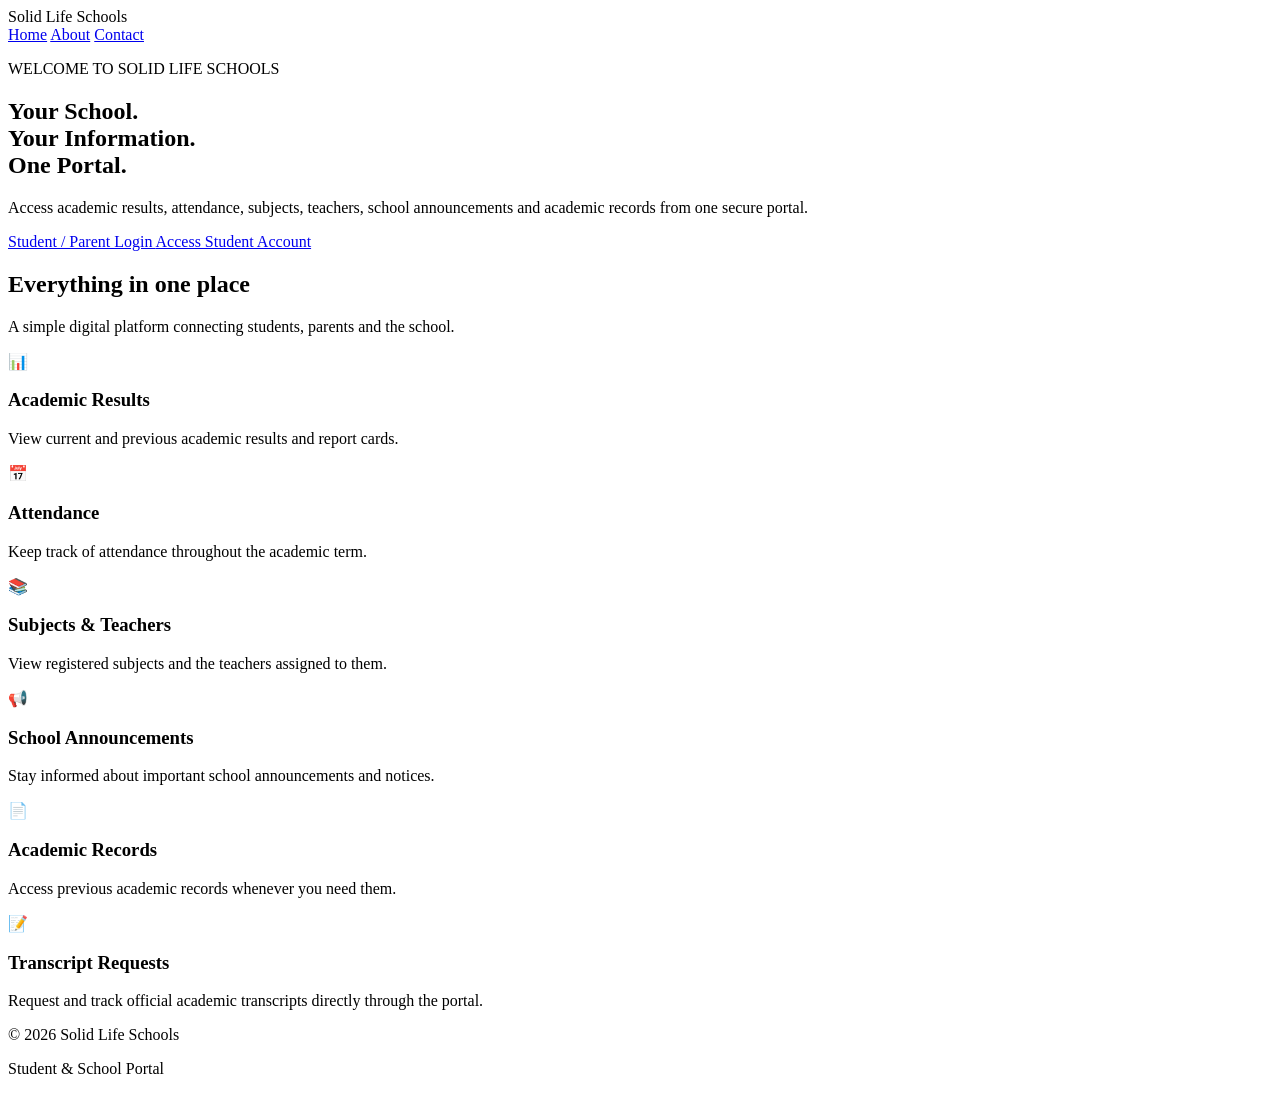
==== index.html @ 99c43257 "Create index.html" ====
<!DOCTYPE html>
<html lang="en">
<head>
    <meta charset="UTF-8">
    <meta name="viewport" content="width=device-width, initial-scale=1.0">

    <title>Solid Life Schools | Student Portal</title>

    <link rel="stylesheet" href="css/style.css">
</head>

<body>

    <!-- Header -->
    <header>
        <div class="logo">
            Solid Life Schools
        </div>

        <nav>
            <a href="index.html">Home</a>
            <a href="#">About</a>
            <a href="#">Contact</a>
        </nav>
    </header>


    <!-- Main content -->
    <main>

        <!-- Hero section -->
        <section class="hero">

            <p class="welcome">
                WELCOME TO SOLID LIFE SCHOOLS
            </p>

            <h1>
                Your School.<br>
                Your Information.<br>
                One Portal.
            </h1>

            <p class="hero-text">
                Access academic results, attendance, subjects,
                teachers, school announcements and academic records
                from one secure portal.
            </p>


            <div class="login-buttons">

                <a href="login.html" class="primary-button">
                    Student / Parent Login
                </a>

                <a href="login.html" class="secondary-button">
                    Access Student Account
                </a>

            </div>

        </section>


        <!-- Features -->
        <section class="features">

            <h2>
                Everything in one place
            </h2>

            <p class="section-intro">
                A simple digital platform connecting students,
                parents and the school.
            </p>


            <div class="feature-grid">

                <div class="feature-card">

                    <div class="icon">📊</div>

                    <h3>
                        Academic Results
                    </h3>

                    <p>
                        View current and previous academic
                        results and report cards.
                    </p>

                </div>


                <div class="feature-card">

                    <div class="icon">📅</div>

                    <h3>
                        Attendance
                    </h3>

                    <p>
                        Keep track of attendance throughout
                        the academic term.
                    </p>

                </div>


                <div class="feature-card">

                    <div class="icon">📚</div>

                    <h3>
                        Subjects & Teachers
                    </h3>

                    <p>
                        View registered subjects and the
                        teachers assigned to them.
                    </p>

                </div>


                <div class="feature-card">

                    <div class="icon">📢</div>

                    <h3>
                        School Announcements
                    </h3>

                    <p>
                        Stay informed about important
                        school announcements and notices.
                    </p>

                </div>


                <div class="feature-card">

                    <div class="icon">📄</div>

                    <h3>
                        Academic Records
                    </h3>

                    <p>
                        Access previous academic records
                        whenever you need them.
                    </p>

                </div>


                <div class="feature-card">

                    <div class="icon">📝</div>

                    <h3>
                        Transcript Requests
                    </h3>

                    <p>
                        Request and track official academic
                        transcripts directly through the portal.
                    </p>

                </div>

            </div>

        </section>

    </main>


    <!-- Footer -->
    <footer>

        <p>
            © 2026 Solid Life Schools
        </p>

        <p>
            Student & School Portal
        </p>

    </footer>

</body>
</html>
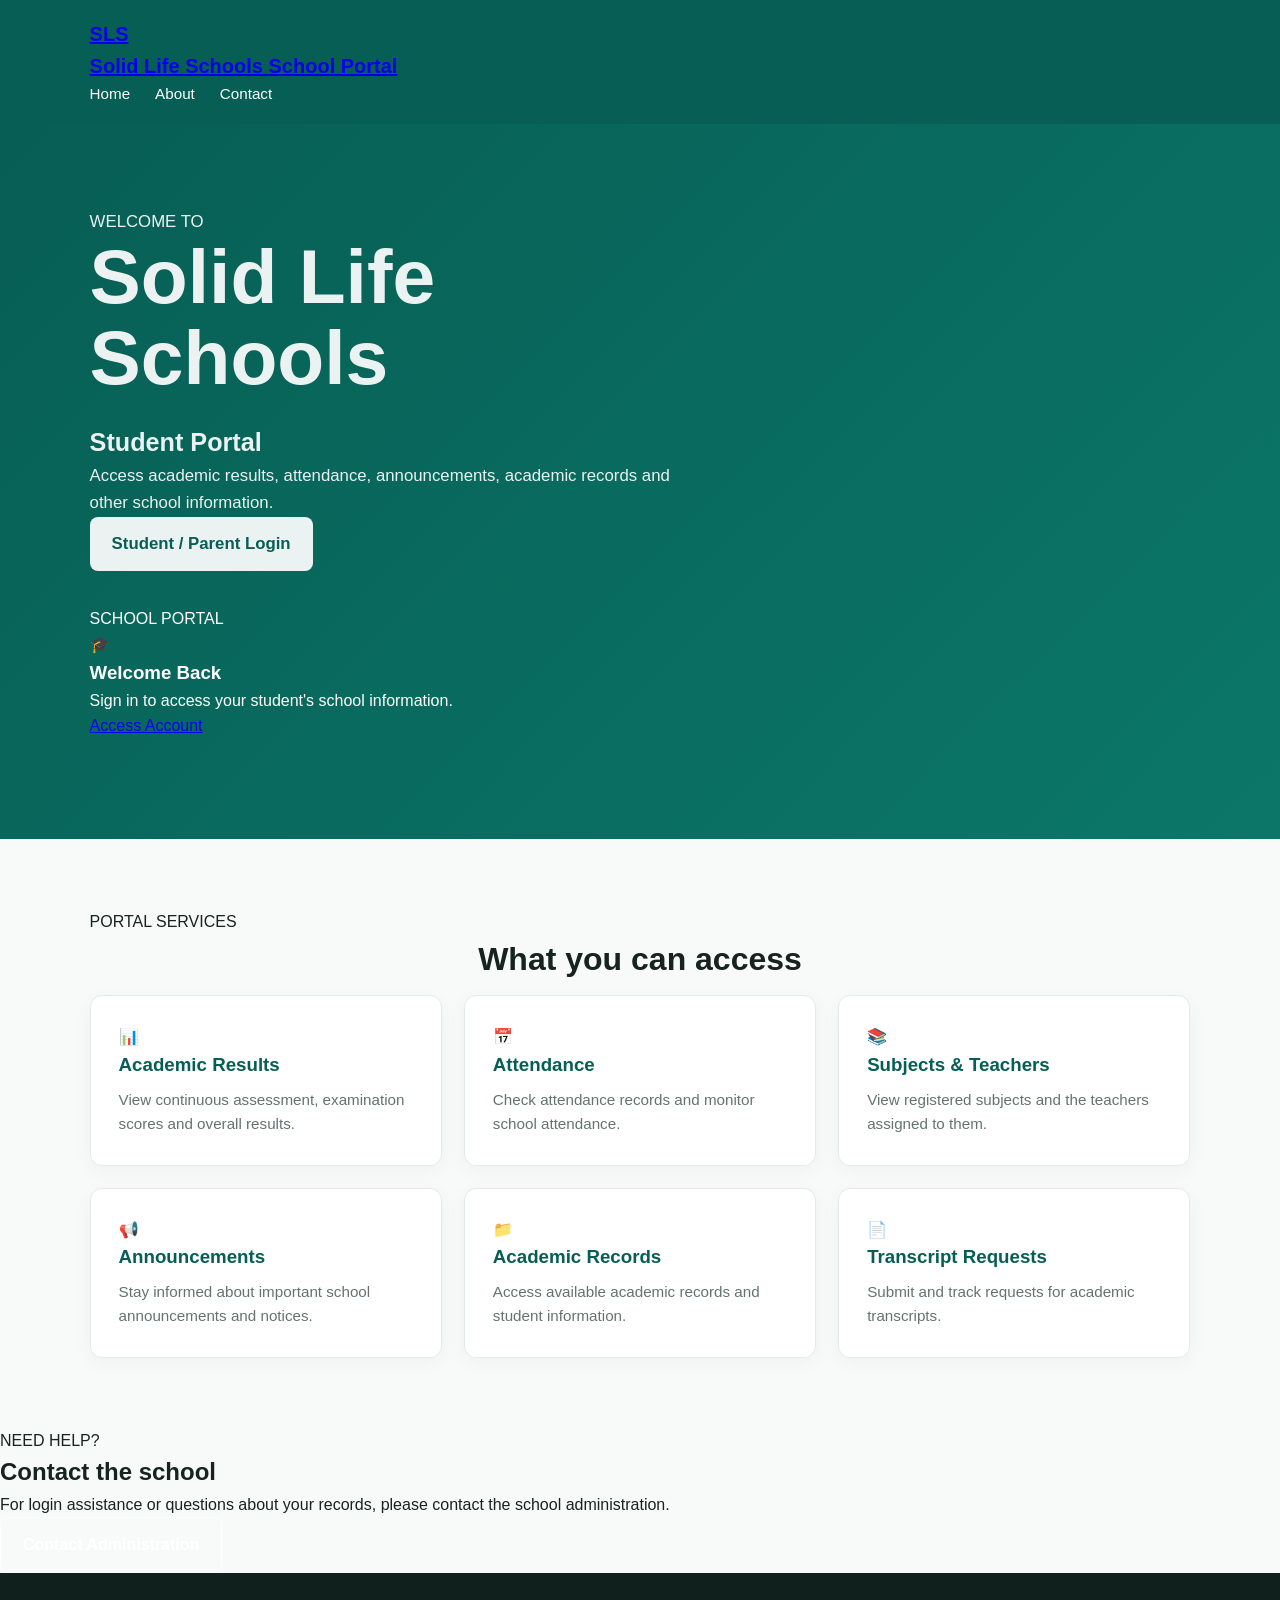
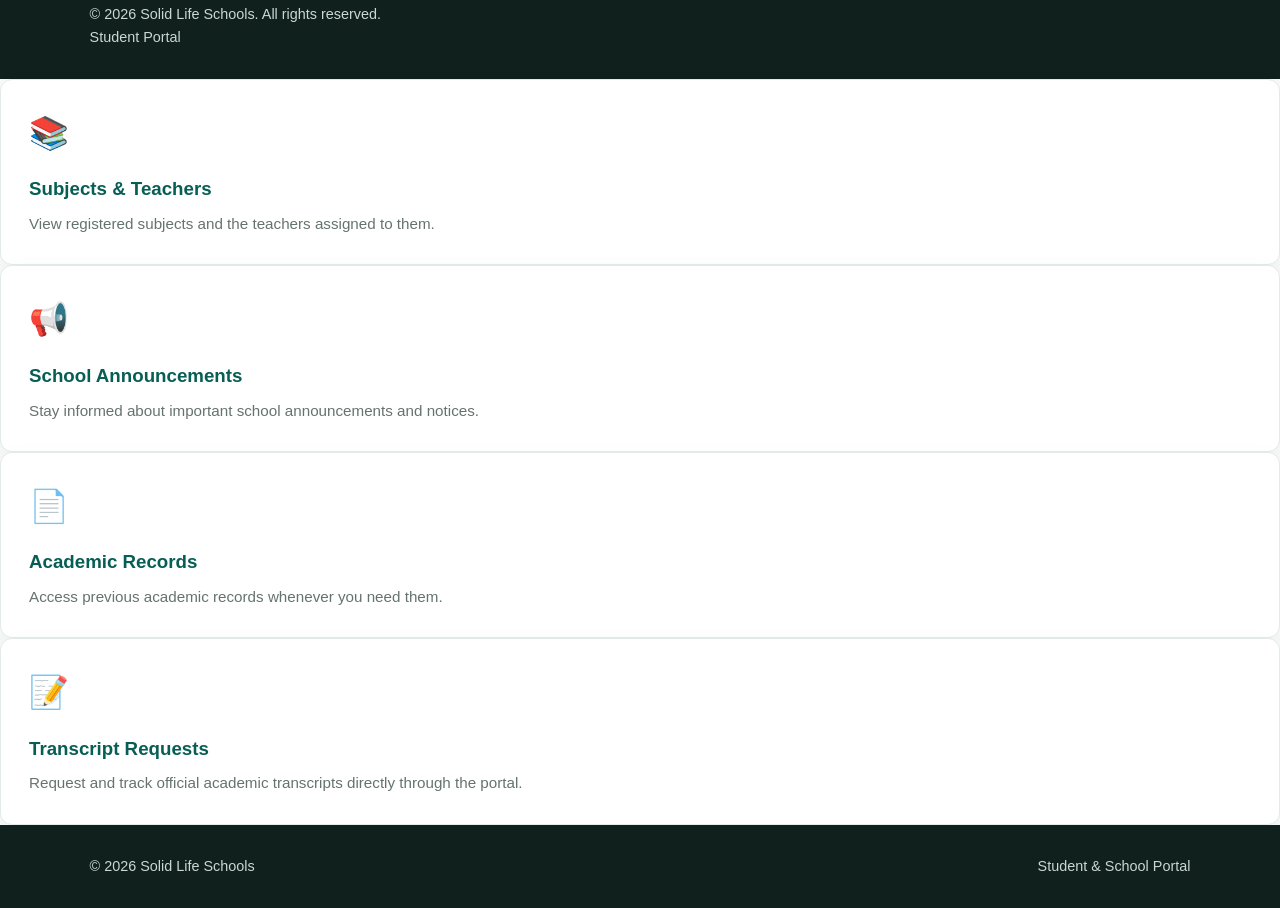
==== commit 556ac65d: "Update index.html" ====
--- a/index.html
+++ b/index.html
@@ -3,111 +3,167 @@
 <head>
     <meta charset="UTF-8">
     <meta name="viewport" content="width=device-width, initial-scale=1.0">
-
-    <title>Solid Life Schools | Student Portal</title>
-
+    <title>Solid Life Schools | School Portal</title>
     <link rel="stylesheet" href="css/style.css">
 </head>
 
 <body>
 
     <!-- Header -->
-    <header>
-        <div class="logo">
-            Solid Life Schools
+    <header class="header">
+        <div class="container nav-container">
+
+            <a href="index.html" class="logo">
+                <div class="logo-mark">SLS</div>
+                <div class="logo-text">
+                    <strong>Solid Life Schools</strong>
+                    <span>School Portal</span>
+                </div>
+            </a>
+
+            <nav class="nav">
+                <a href="index.html" class="active">Home</a>
+                <a href="#about">About</a>
+                <a href="#contact">Contact</a>
+            </nav>
+
         </div>
-
-        <nav>
-            <a href="index.html">Home</a>
-            <a href="#">About</a>
-            <a href="#">Contact</a>
-        </nav>
     </header>
 
 
-    <!-- Main content -->
+    <!-- Main -->
     <main>
 
-        <!-- Hero section -->
+        <!-- Hero -->
         <section class="hero">
-
-            <p class="welcome">
-                WELCOME TO SOLID LIFE SCHOOLS
-            </p>
-
-            <h1>
-                Your School.<br>
-                Your Information.<br>
-                One Portal.
-            </h1>
-
-            <p class="hero-text">
-                Access academic results, attendance, subjects,
-                teachers, school announcements and academic records
-                from one secure portal.
-            </p>
-
-
-            <div class="login-buttons">
-
-                <a href="login.html" class="primary-button">
-                    Student / Parent Login
+            <div class="container hero-content">
+
+                <div class="hero-text">
+                    <p class="welcome-text">WELCOME TO</p>
+
+                    <h1>Solid Life Schools</h1>
+
+                    <h2>Student Portal</h2>
+
+                    <p class="hero-description">
+                        Access academic results, attendance, announcements,
+                        academic records and other school information.
+                    </p>
+
+                    <a href="login.html" class="primary-button">
+                        Student / Parent Login
+                    </a>
+                </div>
+
+                <div class="hero-panel">
+                    <div class="panel-top">
+                        <span class="panel-label">SCHOOL PORTAL</span>
+                        <span class="status-dot"></span>
+                    </div>
+
+                    <div class="panel-icon">🎓</div>
+
+                    <h3>Welcome Back</h3>
+
+                    <p>
+                        Sign in to access your student's school information.
+                    </p>
+
+                    <a href="login.html" class="panel-button">
+                        Access Account
+                    </a>
+                </div>
+
+            </div>
+        </section>
+
+
+        <!-- Portal Features -->
+        <section class="features" id="about">
+            <div class="container">
+
+                <div class="section-heading">
+                    <p class="section-label">PORTAL SERVICES</p>
+                    <h2>What you can access</h2>
+                </div>
+
+                <div class="feature-grid">
+
+                    <div class="feature-card">
+                        <div class="feature-icon">📊</div>
+                        <h3>Academic Results</h3>
+                        <p>View continuous assessment, examination scores and overall results.</p>
+                    </div>
+
+                    <div class="feature-card">
+                        <div class="feature-icon">📅</div>
+                        <h3>Attendance</h3>
+                        <p>Check attendance records and monitor school attendance.</p>
+                    </div>
+
+                    <div class="feature-card">
+                        <div class="feature-icon">📚</div>
+                        <h3>Subjects & Teachers</h3>
+                        <p>View registered subjects and the teachers assigned to them.</p>
+                    </div>
+
+                    <div class="feature-card">
+                        <div class="feature-icon">📢</div>
+                        <h3>Announcements</h3>
+                        <p>Stay informed about important school announcements and notices.</p>
+                    </div>
+
+                    <div class="feature-card">
+                        <div class="feature-icon">📁</div>
+                        <h3>Academic Records</h3>
+                        <p>Access available academic records and student information.</p>
+                    </div>
+
+                    <div class="feature-card">
+                        <div class="feature-icon">📄</div>
+                        <h3>Transcript Requests</h3>
+                        <p>Submit and track requests for academic transcripts.</p>
+                    </div>
+
+                </div>
+
+            </div>
+        </section>
+
+
+        <!-- Contact -->
+        <section class="contact-section" id="contact">
+            <div class="container contact-content">
+
+                <div>
+                    <p class="section-label">NEED HELP?</p>
+                    <h2>Contact the school</h2>
+                    <p>
+                        For login assistance or questions about your records,
+                        please contact the school administration.
+                    </p>
+                </div>
+
+                <a href="mailto:info@solidlifeschools.com" class="secondary-button">
+                    Contact Administration
                 </a>
 
-                <a href="login.html" class="secondary-button">
-                    Access Student Account
-                </a>
-
-            </div>
-
-        </section>
-
-
-        <!-- Features -->
-        <section class="features">
-
-            <h2>
-                Everything in one place
-            </h2>
-
-            <p class="section-intro">
-                A simple digital platform connecting students,
-                parents and the school.
-            </p>
-
-
-            <div class="feature-grid">
-
-                <div class="feature-card">
-
-                    <div class="icon">📊</div>
-
-                    <h3>
-                        Academic Results
-                    </h3>
-
-                    <p>
-                        View current and previous academic
-                        results and report cards.
-                    </p>
-
-                </div>
-
-
-                <div class="feature-card">
-
-                    <div class="icon">📅</div>
-
-                    <h3>
-                        Attendance
-                    </h3>
-
-                    <p>
-                        Keep track of attendance throughout
-                        the academic term.
-                    </p>
-
-                </div>
+            </div>
+        </section>
+
+    </main>
+
+
+    <!-- Footer -->
+    <footer class="footer">
+        <div class="container footer-content">
+            <p>© 2026 Solid Life Schools. All rights reserved.</p>
+            <p>Student Portal</p>
+        </div>
+    </footer>
+
+</body>
+</html>                </div>
 
 
                 <div class="feature-card">
--- a/css/style.css
+++ b/css/style.css
@@ -0,0 +1,232 @@
+/* ==============================
+   SOLID LIFE SCHOOLS
+   SCHOOL PORTAL STYLES
+   ============================== */
+
+* {
+    margin: 0;
+    padding: 0;
+    box-sizing: border-box;
+}
+
+body {
+    font-family: Arial, Helvetica, sans-serif;
+    background: #f7faf9;
+    color: #17231f;
+    line-height: 1.6;
+}
+
+/* ==============================
+   HEADER
+   ============================== */
+
+header {
+    background: #075e54;
+    color: white;
+    padding: 18px 7%;
+    display: flex;
+    align-items: center;
+    justify-content: space-between;
+}
+
+.logo {
+    font-size: 1.25rem;
+    font-weight: 700;
+}
+
+nav {
+    display: flex;
+    gap: 25px;
+}
+
+nav a {
+    color: white;
+    text-decoration: none;
+    font-size: 0.95rem;
+}
+
+nav a:hover {
+    text-decoration: underline;
+}
+
+
+/* ==============================
+   HERO
+   ============================== */
+
+.hero {
+    background: linear-gradient(
+        135deg,
+        #075e54,
+        #0b7769
+    );
+
+    color: white;
+    padding: 85px 7% 100px;
+}
+
+.welcome {
+    font-size: 0.8rem;
+    font-weight: 700;
+    letter-spacing: 2px;
+    margin-bottom: 18px;
+    opacity: 0.9;
+}
+
+.hero h1 {
+    font-size: clamp(2.4rem, 7vw, 4.8rem);
+    line-height: 1.05;
+    max-width: 750px;
+    margin-bottom: 25px;
+}
+
+.hero-text {
+    max-width: 620px;
+    font-size: 1.05rem;
+    opacity: 0.92;
+    margin-bottom: 35px;
+}
+
+.login-buttons {
+    display: flex;
+    flex-wrap: wrap;
+    gap: 14px;
+}
+
+.primary-button,
+.secondary-button {
+    display: inline-block;
+    padding: 14px 22px;
+    border-radius: 8px;
+    text-decoration: none;
+    font-weight: 700;
+}
+
+.primary-button {
+    background: white;
+    color: #075e54;
+}
+
+.primary-button:hover {
+    background: #edf7f5;
+}
+
+.secondary-button {
+    border: 1px solid rgba(255, 255, 255, 0.7);
+    color: white;
+}
+
+.secondary-button:hover {
+    background: rgba(255, 255, 255, 0.1);
+}
+
+
+/* ==============================
+   FEATURES
+   ============================== */
+
+.features {
+    padding: 70px 7%;
+}
+
+.features h2 {
+    text-align: center;
+    font-size: 2rem;
+    margin-bottom: 10px;
+}
+
+.section-intro {
+    text-align: center;
+    color: #64736e;
+    margin-bottom: 45px;
+}
+
+.feature-grid {
+    display: grid;
+    grid-template-columns: repeat(3, 1fr);
+    gap: 22px;
+}
+
+.feature-card {
+    background: white;
+    padding: 28px;
+    border-radius: 12px;
+    border: 1px solid #e2ebe8;
+    box-shadow: 0 5px 20px rgba(0, 0, 0, 0.04);
+}
+
+.feature-card:hover {
+    transform: translateY(-3px);
+    transition: 0.2s ease;
+}
+
+.icon {
+    font-size: 2rem;
+    margin-bottom: 15px;
+}
+
+.feature-card h3 {
+    margin-bottom: 8px;
+    color: #075e54;
+}
+
+.feature-card p {
+    color: #65736f;
+    font-size: 0.95rem;
+}
+
+
+/* ==============================
+   FOOTER
+   ============================== */
+
+footer {
+    background: #10201c;
+    color: #cbd7d3;
+    padding: 30px 7%;
+    display: flex;
+    justify-content: space-between;
+    gap: 20px;
+    font-size: 0.9rem;
+}
+
+
+/* ==============================
+   MOBILE
+   ============================== */
+
+@media (max-width: 800px) {
+
+    header {
+        padding: 16px 5%;
+    }
+
+    nav {
+        gap: 12px;
+    }
+
+    nav a {
+        font-size: 0.8rem;
+    }
+
+    .hero {
+        padding: 65px 5% 75px;
+    }
+
+    .hero h1 {
+        font-size: 2.8rem;
+    }
+
+    .features {
+        padding: 55px 5%;
+    }
+
+    .feature-grid {
+        grid-template-columns: 1fr;
+    }
+
+    footer {
+        flex-direction: column;
+        text-align: center;
+    }
+}
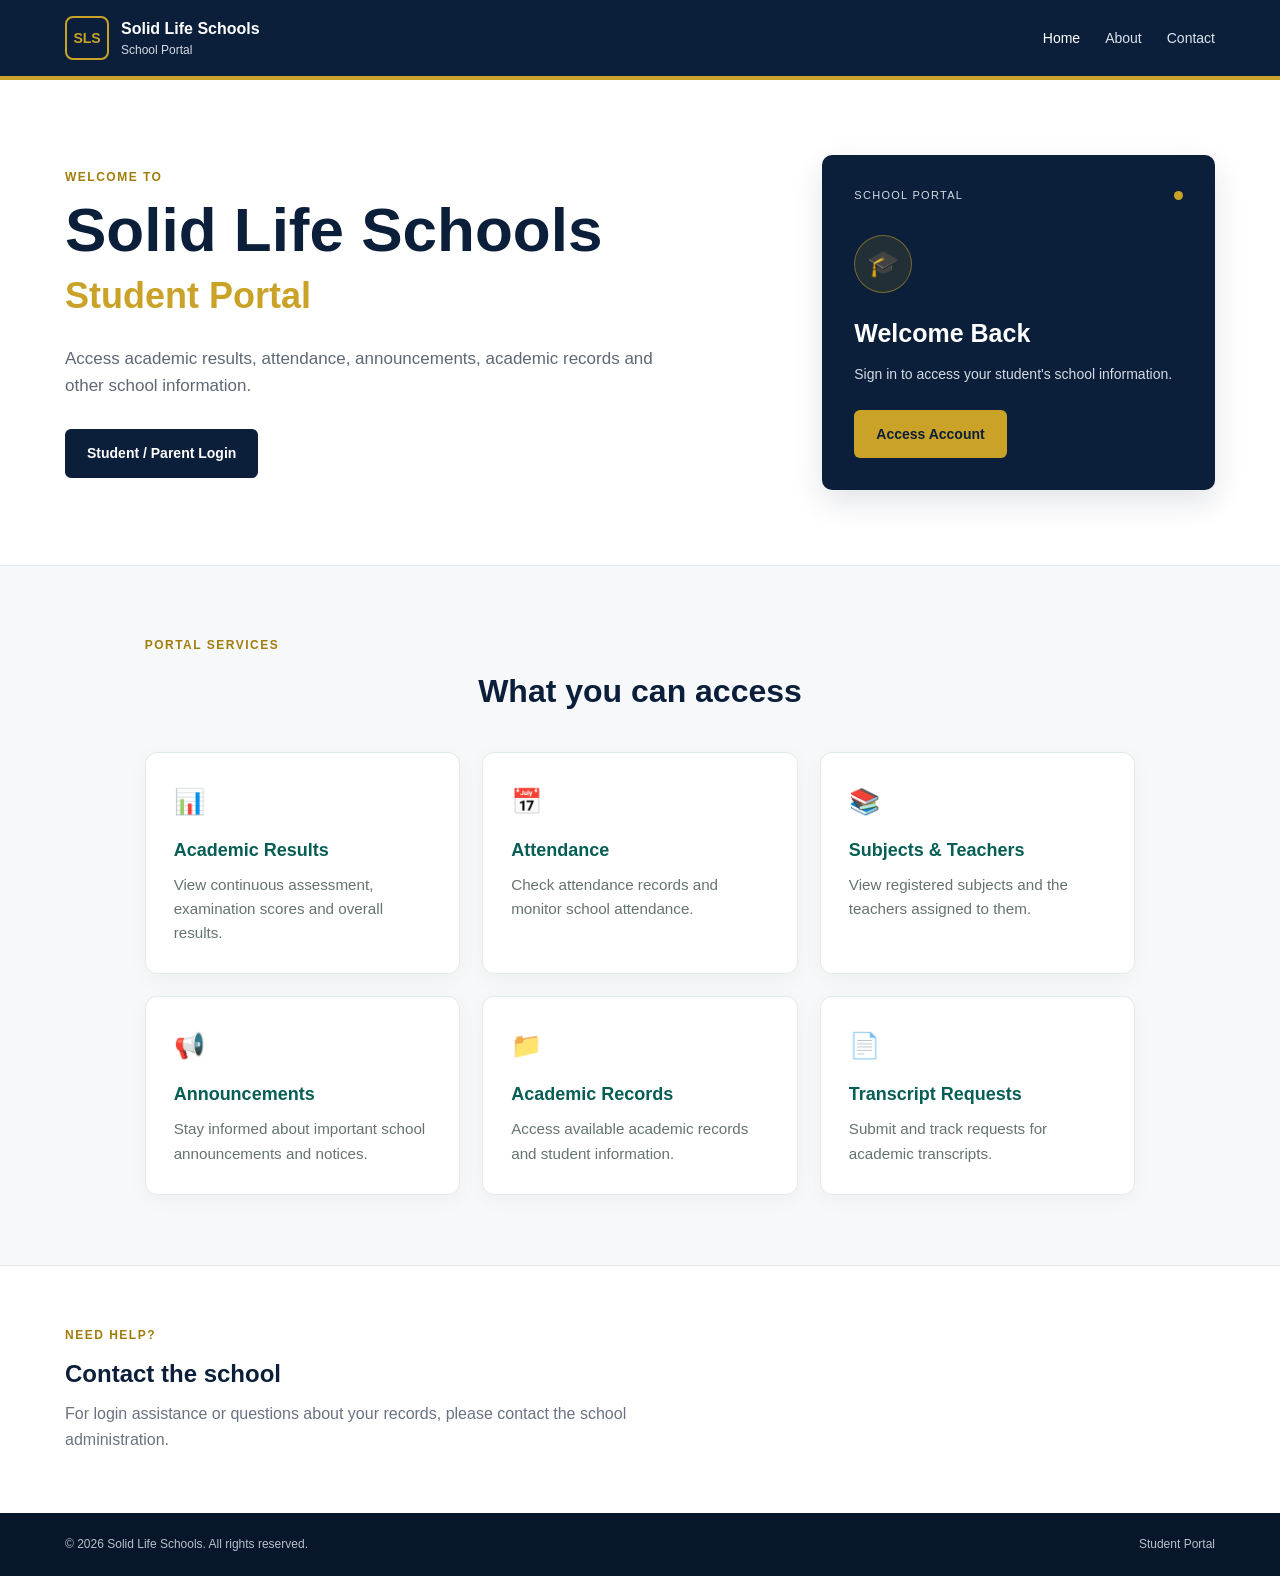
==== commit bccd201f: "Update index.html" ====
--- a/index.html
+++ b/index.html
@@ -163,91 +163,4 @@
     </footer>
 
 </body>
-</html>                </div>
-
-
-                <div class="feature-card">
-
-                    <div class="icon">📚</div>
-
-                    <h3>
-                        Subjects & Teachers
-                    </h3>
-
-                    <p>
-                        View registered subjects and the
-                        teachers assigned to them.
-                    </p>
-
-                </div>
-
-
-                <div class="feature-card">
-
-                    <div class="icon">📢</div>
-
-                    <h3>
-                        School Announcements
-                    </h3>
-
-                    <p>
-                        Stay informed about important
-                        school announcements and notices.
-                    </p>
-
-                </div>
-
-
-                <div class="feature-card">
-
-                    <div class="icon">📄</div>
-
-                    <h3>
-                        Academic Records
-                    </h3>
-
-                    <p>
-                        Access previous academic records
-                        whenever you need them.
-                    </p>
-
-                </div>
-
-
-                <div class="feature-card">
-
-                    <div class="icon">📝</div>
-
-                    <h3>
-                        Transcript Requests
-                    </h3>
-
-                    <p>
-                        Request and track official academic
-                        transcripts directly through the portal.
-                    </p>
-
-                </div>
-
-            </div>
-
-        </section>
-
-    </main>
-
-
-    <!-- Footer -->
-    <footer>
-
-        <p>
-            © 2026 Solid Life Schools
-        </p>
-
-        <p>
-            Student & School Portal
-        </p>
-
-    </footer>
-
-</body>
-</html>
+</html>               
--- a/css/style.css
+++ b/css/style.css
@@ -1,7 +1,7 @@
-/* ==============================
+/* ================================
    SOLID LIFE SCHOOLS
    SCHOOL PORTAL STYLES
-   ============================== */
+================================ */
 
 * {
     margin: 0;
@@ -9,105 +9,443 @@
     box-sizing: border-box;
 }
 
+html {
+    scroll-behavior: smooth;
+}
+
 body {
     font-family: Arial, Helvetica, sans-serif;
-    background: #f7faf9;
-    color: #17231f;
+    background: #f7f8fa;
+    color: #202733;
     line-height: 1.6;
 }
 
-/* ==============================
+a {
+    text-decoration: none;
+    color: inherit;
+}
+
+.container {
+    width: 90%;
+    max-width: 1150px;
+    margin: 0 auto;
+}
+
+
+/* ================================
    HEADER
-   ============================== */
-
-header {
-    background: #075e54;
+================================ */
+
+.header {
+    background: #0b1f3a;
     color: white;
-    padding: 18px 7%;
+    border-bottom: 4px solid #c9a227;
+}
+
+.nav-container {
+    min-height: 76px;
     display: flex;
     align-items: center;
     justify-content: space-between;
+    gap: 30px;
 }
 
 .logo {
-    font-size: 1.25rem;
+    display: flex;
+    align-items: center;
+    gap: 12px;
+}
+
+.logo-mark {
+    width: 44px;
+    height: 44px;
+    border: 2px solid #c9a227;
+    border-radius: 8px;
+    display: flex;
+    align-items: center;
+    justify-content: center;
+    color: #c9a227;
+    font-weight: 800;
+    font-size: 14px;
+}
+
+.logo-text {
+    display: flex;
+    flex-direction: column;
+}
+
+.logo-text strong {
+    font-size: 16px;
+}
+
+.logo-text span {
+    font-size: 12px;
+    color: #d5dbe4;
+}
+
+.nav {
+    display: flex;
+    align-items: center;
+    gap: 25px;
+}
+
+.nav a {
+    color: #dce3ed;
+    font-size: 14px;
+    transition: 0.2s ease;
+}
+
+.nav a:hover,
+.nav a.active {
+    color: #ffffff;
+}
+
+
+/* ================================
+   HERO
+================================ */
+
+.hero {
+    background: #ffffff;
+    padding: 75px 0;
+    border-bottom: 1px solid #e4e7eb;
+}
+
+.hero-content {
+    display: grid;
+    grid-template-columns: 1.4fr 0.8fr;
+    align-items: center;
+    gap: 70px;
+}
+
+.welcome-text,
+.section-label {
+    color: #a17d0b;
+    font-size: 12px;
     font-weight: 700;
-}
-
-nav {
-    display: flex;
-    gap: 25px;
-}
-
-nav a {
+    letter-spacing: 1.5px;
+    margin-bottom: 10px;
+}
+
+.hero h1 {
+    color: #0b1f3a;
+    font-size: clamp(38px, 6vw, 62px);
+    line-height: 1.05;
+    margin-bottom: 5px;
+}
+
+.hero h2 {
+    color: #c9a227;
+    font-size: clamp(24px, 4vw, 36px);
+    margin-bottom: 20px;
+}
+
+.hero-description {
+    max-width: 600px;
+    color: #5e6875;
+    font-size: 17px;
+    margin-bottom: 30px;
+}
+
+.primary-button,
+.panel-button,
+.secondary-button {
+    display: inline-flex;
+    align-items: center;
+    justify-content: center;
+    padding: 13px 22px;
+    border-radius: 6px;
+    font-weight: 700;
+    font-size: 14px;
+    transition: 0.2s ease;
+}
+
+.primary-button {
+    background: #0b1f3a;
     color: white;
-    text-decoration: none;
-    font-size: 0.95rem;
-}
-
-nav a:hover {
-    text-decoration: underline;
-}
-
-
-/* ==============================
-   HERO
-   ============================== */
-
-.hero {
-    background: linear-gradient(
-        135deg,
-        #075e54,
-        #0b7769
-    );
-
+}
+
+.primary-button:hover {
+    background: #152f52;
+    transform: translateY(-1px);
+}
+
+
+/* ================================
+   LOGIN PANEL
+================================ */
+
+.hero-panel {
+    background: #0b1f3a;
     color: white;
-    padding: 85px 7% 100px;
-}
-
-.welcome {
-    font-size: 0.8rem;
-    font-weight: 700;
-    letter-spacing: 2px;
-    margin-bottom: 18px;
-    opacity: 0.9;
-}
-
-.hero h1 {
-    font-size: clamp(2.4rem, 7vw, 4.8rem);
-    line-height: 1.05;
-    max-width: 750px;
+    padding: 32px;
+    border-radius: 10px;
+    box-shadow: 0 12px 30px rgba(11, 31, 58, 0.12);
+}
+
+.panel-top {
+    display: flex;
+    justify-content: space-between;
+    align-items: center;
+    margin-bottom: 30px;
+}
+
+.panel-label {
+    font-size: 11px;
+    letter-spacing: 1.3px;
+    color: #d5dbe4;
+}
+
+.status-dot {
+    width: 9px;
+    height: 9px;
+    background: #c9a227;
+    border-radius: 50%;
+}
+
+.panel-icon {
+    width: 58px;
+    height: 58px;
+    border-radius: 50%;
+    background: rgba(201, 162, 39, 0.12);
+    border: 1px solid rgba(201, 162, 39, 0.5);
+    display: flex;
+    align-items: center;
+    justify-content: center;
+    font-size: 26px;
+    margin-bottom: 20px;
+}
+
+.hero-panel h3 {
+    font-size: 25px;
+    margin-bottom: 10px;
+}
+
+.hero-panel p {
+    color: #d5dbe4;
+    font-size: 14px;
     margin-bottom: 25px;
 }
 
-.hero-text {
-    max-width: 620px;
-    font-size: 1.05rem;
-    opacity: 0.92;
+.panel-button {
+    background: #c9a227;
+    color: #0b1f3a;
+}
+
+.panel-button:hover {
+    background: #dfbc42;
+}
+
+
+/* ================================
+   FEATURES
+================================ */
+
+.features {
+    padding: 75px 0;
+    background: #f7f8fa;
+}
+
+.section-heading {
     margin-bottom: 35px;
 }
 
-.login-buttons {
-    display: flex;
-    flex-wrap: wrap;
-    gap: 14px;
-}
-
-.primary-button,
+.section-heading h2 {
+    color: #0b1f3a;
+    font-size: 32px;
+}
+
+.feature-grid {
+    display: grid;
+    grid-template-columns: repeat(3, 1fr);
+    gap: 20px;
+}
+
+.feature-card {
+    background: white;
+    border: 1px solid #e2e6eb;
+    border-radius: 8px;
+    padding: 25px;
+    transition: 0.2s ease;
+}
+
+.feature-card:hover {
+    border-color: #c9a227;
+    transform: translateY(-2px);
+}
+
+.feature-icon {
+    font-size: 25px;
+    margin-bottom: 15px;
+}
+
+.feature-card h3 {
+    color: #0b1f3a;
+    font-size: 18px;
+    margin-bottom: 8px;
+}
+
+.feature-card p {
+    color: #697381;
+    font-size: 14px;
+}
+
+
+/* ================================
+   CONTACT
+================================ */
+
+.contact-section {
+    background: white;
+    padding: 60px 0;
+    border-top: 1px solid #e4e7eb;
+}
+
+.contact-content {
+    display: flex;
+    align-items: center;
+    justify-content: space-between;
+    gap: 30px;
+}
+
+.contact-content h2 {
+    color: #0b1f3a;
+    margin-bottom: 8px;
+}
+
+.contact-content p:not(.section-label) {
+    color: #697381;
+    max-width: 600px;
+}
+
 .secondary-button {
-    display: inline-block;
-    padding: 14px 22px;
-    border-radius: 8px;
-    text-decoration: none;
-    font-weight: 700;
-}
-
-.primary-button {
-    background: white;
-    color: #075e54;
-}
-
-.primary-button:hover {
+    border: 1px solid #0b1f3a;
+    color: #0b1f3a;
+    white-space: nowrap;
+}
+
+.secondary-button:hover {
+    background: #0b1f3a;
+    color: white;
+}
+
+
+/* ================================
+   FOOTER
+================================ */
+
+.footer {
+    background: #07162a;
+    color: #b8c0cb;
+    padding: 22px 0;
+    font-size: 12px;
+}
+
+.footer-content {
+    display: flex;
+    justify-content: space-between;
+    gap: 20px;
+}
+
+
+/* ================================
+   MOBILE
+================================ */
+
+@media (max-width: 800px) {
+
+    .nav-container {
+        min-height: 70px;
+    }
+
+    .nav {
+        gap: 14px;
+    }
+
+    .nav a {
+        font-size: 13px;
+    }
+
+    .hero {
+        padding: 55px 0;
+    }
+
+    .hero-content {
+        grid-template-columns: 1fr;
+        gap: 40px;
+    }
+
+    .hero-panel {
+        max-width: 500px;
+    }
+
+    .feature-grid {
+        grid-template-columns: 1fr 1fr;
+    }
+
+    .contact-content {
+        flex-direction: column;
+        align-items: flex-start;
+    }
+}
+
+
+@media (max-width: 520px) {
+
+    .container {
+        width: 92%;
+    }
+
+    .logo-text strong {
+        font-size: 14px;
+    }
+
+    .logo-text span {
+        font-size: 11px;
+    }
+
+    .logo-mark {
+        width: 40px;
+        height: 40px;
+    }
+
+    .nav {
+        gap: 10px;
+    }
+
+    .nav a {
+        font-size: 12px;
+    }
+
+    .hero h1 {
+        font-size: 39px;
+    }
+
+    .hero h2 {
+        font-size: 26px;
+    }
+
+    .hero-description {
+        font-size: 15px;
+    }
+
+    .hero-panel {
+        padding: 25px;
+    }
+
+    .feature-grid {
+        grid-template-columns: 1fr;
+    }
+
+    .section-heading h2 {
+        font-size: 27px;
+    }
+
+    .footer-content {
+        flex-direction: column;
+        gap: 5px;
+    }
+}.primary-button:hover {
     background: #edf7f5;
 }
 
